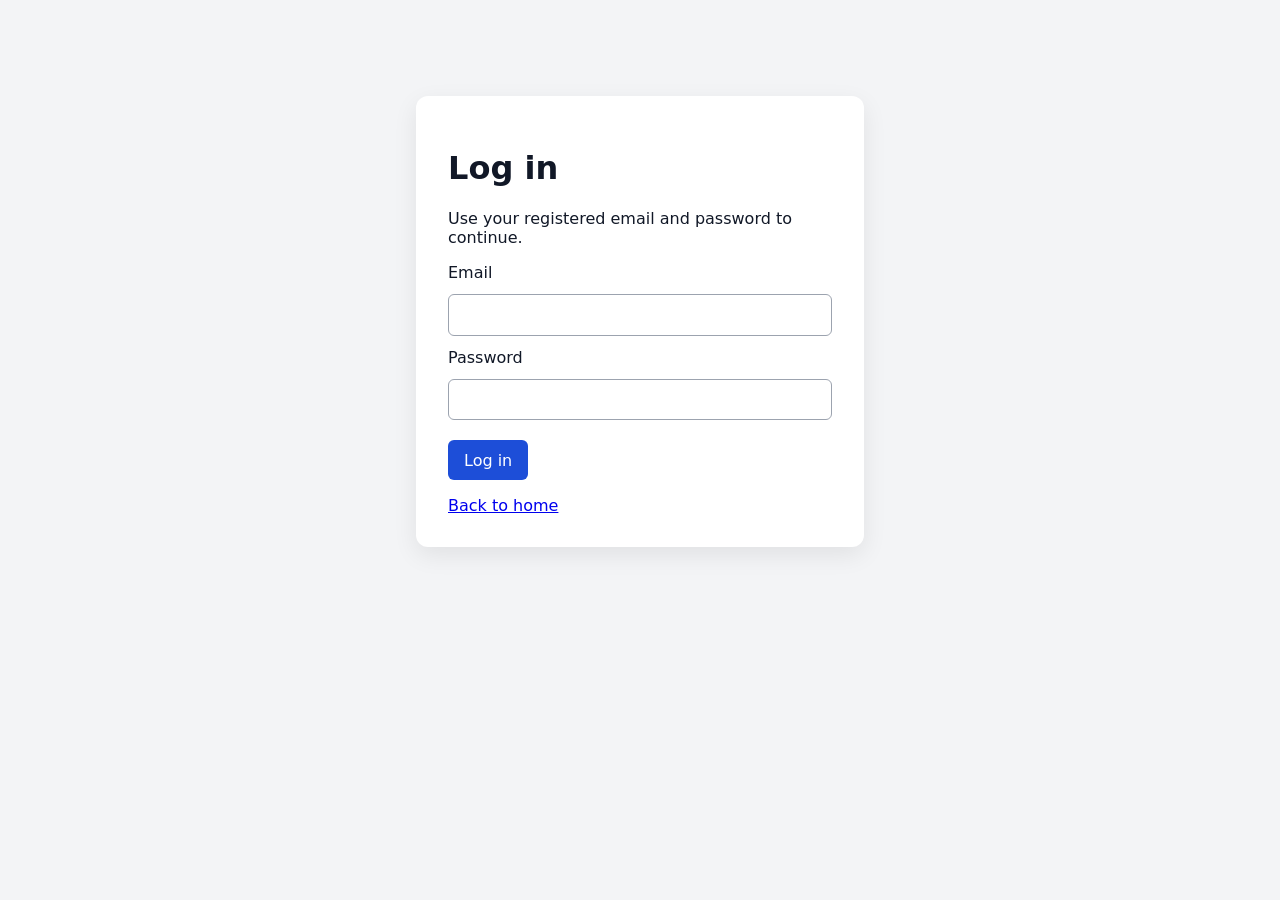
==== frontend/login.html @ 9ed399aa "authontication is added" ====
<!DOCTYPE html>
<html lang="en">
<head>
    <meta charset="UTF-8">
    <meta name="viewport" content="width=device-width, initial-scale=1.0">
    <title>Log in | IIIT Kota Exam Platform</title>
    <link rel="stylesheet" href="./css/index.css">
</head>
<body>
    <main class="auth-card">
        <h1>Log in</h1>
        <p>Use your registered email and password to continue.</p>
        <p id="login-error" class="message error" role="alert" hidden></p>

        <form action="../backend/login.php" method="post">
            <label for="email">Email</label>
            <input id="email" name="email" type="email" autocomplete="username" required>

            <label for="password">Password</label>
            <input id="password" name="password" type="password"
                   autocomplete="current-password" required>

            <button type="submit">Log in</button>
        </form>
        <a class="back-link" href="index.html">Back to home</a>
    </main>
    <script>
        const messages = {
            invalid: 'The email or password is incorrect.',
            unavailable: 'Login is temporarily unavailable. Please try again later.',
        };
        const error = new URLSearchParams(window.location.search).get('error');
        const errorMessage = document.getElementById('login-error');
        if (Object.hasOwn(messages, error)) {
            errorMessage.textContent = messages[error];
            errorMessage.hidden = false;
        }
    </script>
</body>
</html>
---- frontend/css/index.css ----
.welcome {
    max-width: 36rem;
    margin: 5rem auto;
    padding: 0 1rem;
    text-align: center;
}

.welcome-login {
    display: inline-block;
    margin-top: 0.75rem;
    padding: 0.65rem 1rem;
    border-radius: 0.375rem;
    background: #1d4ed8;
    color: white;
    text-decoration: none;
}

body {
    margin: 0;
    padding: 1rem;
    background: #f3f4f6;
    color: #111827;
    font-family: system-ui, sans-serif;
}

.auth-card,
.dashboard-card {
    box-sizing: border-box;
    max-width: 28rem;
    margin: 5rem auto;
    padding: 2rem;
    border-radius: 0.75rem;
    background: #fff;
    box-shadow: 0 0.5rem 1.5rem rgb(0 0 0 / 8%);
}

.auth-card form {
    display: grid;
    gap: 0.75rem;
}

.auth-card input {
    box-sizing: border-box;
    width: 100%;
    padding: 0.65rem;
    border: 1px solid #9ca3af;
    border-radius: 0.375rem;
    font: inherit;
}

button {
    width: fit-content;
    padding: 0.65rem 1rem;
    border: 0;
    border-radius: 0.375rem;
    background: #1d4ed8;
    color: #fff;
    cursor: pointer;
    font: inherit;
}

.auth-card button {
    margin-top: 0.5rem;
}

.back-link {
    display: inline-block;
    margin-top: 1rem;
}

.message.error {
    color: #b91c1c;
}

.eyebrow {
    color: #1d4ed8;
    font-weight: 700;
    text-transform: uppercase;
}
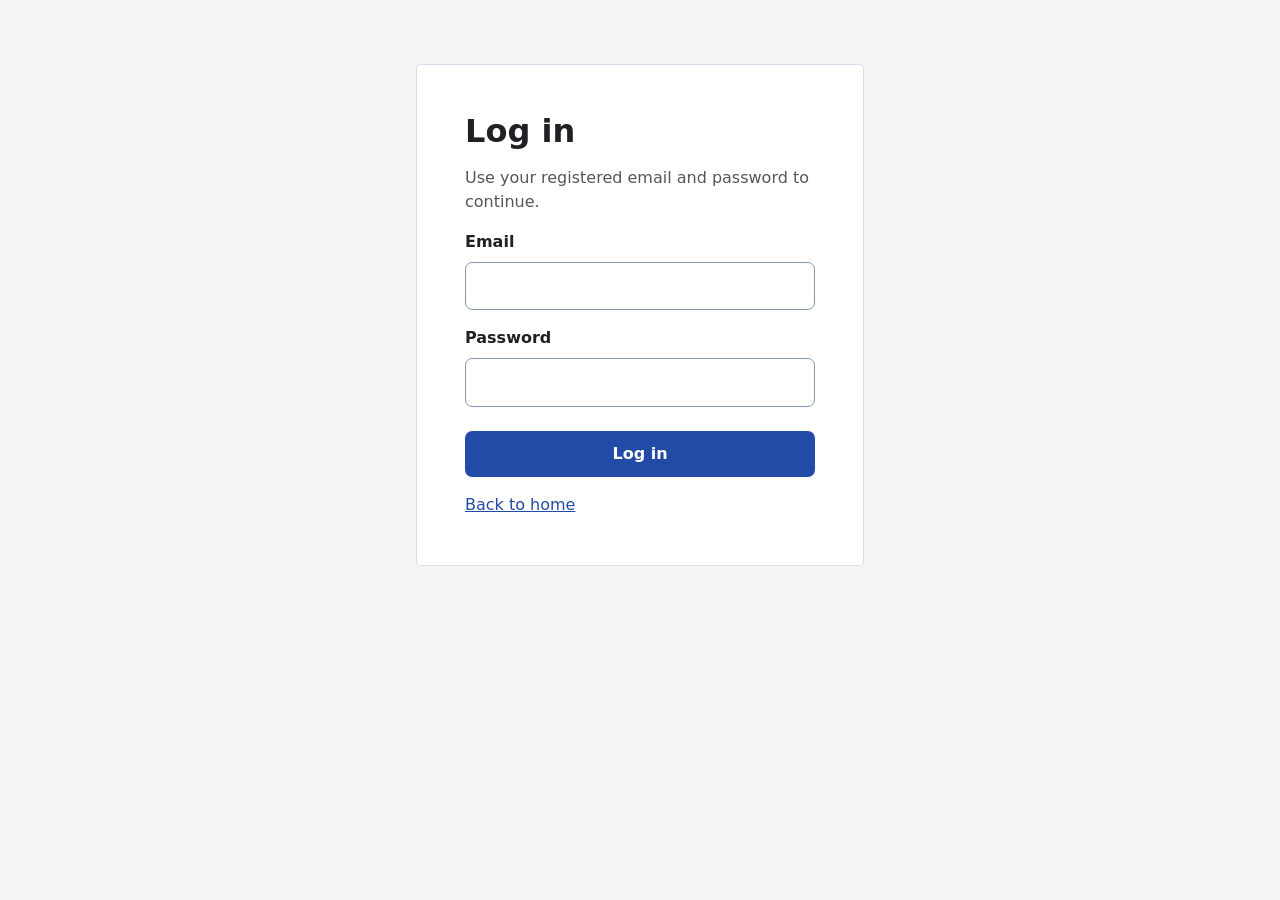
==== commit 4ddd1f33: "adding quiez schedular and checker" ====
--- a/frontend/login.html
+++ b/frontend/login.html
@@ -6,7 +6,7 @@
     <title>Log in | IIIT Kota Exam Platform</title>
     <link rel="stylesheet" href="./css/index.css">
 </head>
-<body>
+<body class="entry-page">
     <main class="auth-card">
         <h1>Log in</h1>
         <p>Use your registered email and password to continue.</p>
@@ -37,4 +37,4 @@
         }
     </script>
 </body>
-</html>+</html>
--- a/frontend/css/index.css
+++ b/frontend/css/index.css
@@ -1,79 +1,110 @@
-.welcome {
-    max-width: 36rem;
-    margin: 5rem auto;
-    padding: 0 1rem;
-    text-align: center;
+:root {
+    color-scheme: light;
+    --ink: #202124;
+    --muted: #53565a;
+    --accent: #214ba7;
 }
 
-.welcome-login {
-    display: inline-block;
-    margin-top: 0.75rem;
-    padding: 0.65rem 1rem;
-    border-radius: 0.375rem;
-    background: #1d4ed8;
-    color: white;
-    text-decoration: none;
+*, *::before, *::after {
+    box-sizing: border-box;
 }
 
 body {
     margin: 0;
-    padding: 1rem;
-    background: #f3f4f6;
-    color: #111827;
-    font-family: system-ui, sans-serif;
+    min-height: 100vh;
+    background: #f5f5f5;
+    color: var(--ink);
+    font: 1rem / 1.5 system-ui, sans-serif;
 }
 
-.auth-card,
-.dashboard-card {
-    box-sizing: border-box;
+h1, h2, h3 {
+    line-height: 1.15;
+}
+
+:focus-visible {
+    outline: 2px solid #4575df;
+    outline-offset: 3px;
+}
+
+.entry-page {
+    display: grid;
+    justify-items: center;
+    align-content: start;
+    padding: clamp(1rem, 6vw, 4rem) 1rem;
+}
+
+.welcome, .auth-card {
+    width: 100%;
     max-width: 28rem;
-    margin: 5rem auto;
-    padding: 2rem;
-    border-radius: 0.75rem;
-    background: #fff;
-    box-shadow: 0 0.5rem 1.5rem rgb(0 0 0 / 8%);
+    padding: clamp(1.5rem, 5vw, 3rem);
+    border: 1px solid #d6dfeb;
+    border-radius: 0.25rem;
+    background: white;
+}
+
+.welcome {
+    max-width: 40rem;
+}
+
+.entry-page h1 {
+    margin: 0;
+    font-size: clamp(1.5rem, 4vw, 2rem);
+}
+
+.entry-page p {
+    color: var(--muted);
+}
+
+.eyebrow {
+    font-size: 0.75rem;
+    font-weight: 700;
 }
 
 .auth-card form {
     display: grid;
-    gap: 0.75rem;
+    gap: 0.5rem;
+}
+
+.auth-card label {
+    font-weight: 600;
 }
 
 .auth-card input {
-    box-sizing: border-box;
     width: 100%;
-    padding: 0.65rem;
-    border: 1px solid #9ca3af;
-    border-radius: 0.375rem;
+    margin-bottom: 0.5rem;
+    padding: 0.7rem;
+    border: 1px solid #8597ad;
+    border-radius: 0.45rem;
     font: inherit;
 }
 
-button {
-    width: fit-content;
-    padding: 0.65rem 1rem;
+.welcome-login, .auth-card button {
+    display: inline-block;
+    margin-top: 0.5rem;
+    padding: 0.7rem 1.25rem;
     border: 0;
-    border-radius: 0.375rem;
-    background: #1d4ed8;
-    color: #fff;
+    border-radius: 0.45rem;
+    background: var(--accent);
+    color: white;
+    font: inherit;
+    font-weight: 650;
+    text-decoration: none;
     cursor: pointer;
-    font: inherit;
 }
 
-.auth-card button {
-    margin-top: 0.5rem;
+.welcome-login:hover, .auth-card button:hover {
+    background: #193b87;
 }
 
 .back-link {
     display: inline-block;
     margin-top: 1rem;
+    color: var(--accent);
 }
 
-.message.error {
-    color: #b91c1c;
+.entry-page .message.error {
+    padding: 0.65rem 0.8rem;
+    border-radius: 0.45rem;
+    background: #fff0f1;
+    color: #a01c26;
 }
-
-.eyebrow {
-    color: #1d4ed8;
-    font-weight: 700;
-    text-transform: uppercase;
-}
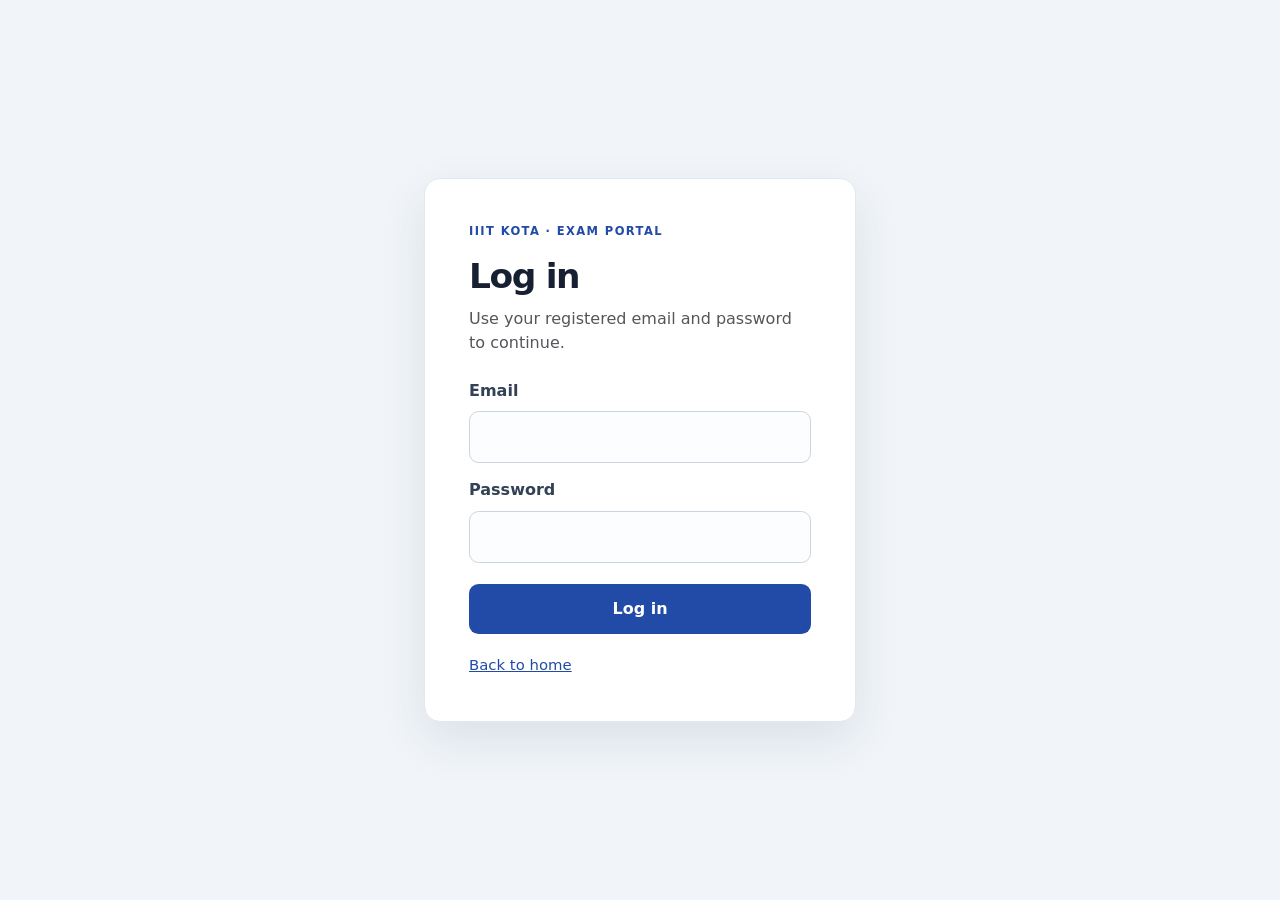
==== commit 2f6877d6: "ui improved" ====
--- a/frontend/login.html
+++ b/frontend/login.html
@@ -6,7 +6,7 @@
     <title>Log in | IIIT Kota Exam Platform</title>
     <link rel="stylesheet" href="./css/index.css">
 </head>
-<body class="entry-page">
+<body class="entry-page login-page">
     <main class="auth-card">
         <h1>Log in</h1>
         <p>Use your registered email and password to continue.</p>
@@ -25,16 +25,12 @@
         <a class="back-link" href="index.html">Back to home</a>
     </main>
     <script>
-        const messages = {
-            invalid: 'The email or password is incorrect.',
-            unavailable: 'Login is temporarily unavailable. Please try again later.',
-        };
         const error = new URLSearchParams(window.location.search).get('error');
         const errorMessage = document.getElementById('login-error');
-        if (Object.hasOwn(messages, error)) {
-            errorMessage.textContent = messages[error];
+        if (error == 'invalid') {
+            errorMessage.textContent = 'The email or password is incorrect.';
             errorMessage.hidden = false;
         }
     </script>
 </body>
-</html>
+</html>
--- a/frontend/css/index.css
+++ b/frontend/css/index.css
@@ -31,6 +31,18 @@
     justify-items: center;
     align-content: start;
     padding: clamp(1rem, 6vw, 4rem) 1rem;
+}
+
+.login-page {
+    min-height: 100vh;
+    align-content: center;
+    background: #f1f5f9;
+}
+
+.home-page {
+    min-height: 100vh;
+    align-content: center;
+    background: #f1f5f9;
 }
 
 .welcome, .auth-card {
@@ -46,13 +58,52 @@
     max-width: 40rem;
 }
 
+.home-page .welcome {
+    max-width: 44rem;
+    padding: clamp(2rem, 7vw, 4rem);
+    border-color: #e2e8f0;
+    border-radius: 1rem;
+    box-shadow: 0 18px 48px rgba(30, 50, 80, 0.1);
+}
+
+.home-page .welcome::before {
+    content: "IIIT KOTA  ·  EXAM PORTAL";
+    display: block;
+    margin-bottom: 1.1rem;
+    color: #214ba7;
+    font-size: 0.72rem;
+    font-weight: 750;
+    letter-spacing: 0.12em;
+}
+
 .entry-page h1 {
     margin: 0;
     font-size: clamp(1.5rem, 4vw, 2rem);
 }
 
+.home-page h1 {
+    color: #172033;
+    font-size: clamp(2rem, 6vw, 3rem);
+    letter-spacing: -0.045em;
+    line-height: 1.08;
+}
+
 .entry-page p {
     color: var(--muted);
+}
+
+.home-page .welcome p {
+    max-width: 34rem;
+    margin: 1rem 0 1.5rem;
+    color: #64748b;
+    font-size: clamp(1rem, 2.5vw, 1.1rem);
+}
+
+.home-page .welcome-login {
+    margin-top: 0;
+    padding: 0.8rem 1.5rem;
+    border-radius: 0.6rem;
+    font-weight: 700;
 }
 
 .eyebrow {
@@ -62,20 +113,36 @@
 
 .auth-card form {
     display: grid;
-    gap: 0.5rem;
+    gap: 0.55rem;
+    margin-top: 1.5rem;
 }
 
 .auth-card label {
     font-weight: 600;
+    color: #334155;
 }
 
 .auth-card input {
     width: 100%;
-    margin-bottom: 0.5rem;
-    padding: 0.7rem;
-    border: 1px solid #8597ad;
-    border-radius: 0.45rem;
+    margin-bottom: 0.4rem;
+    padding: 0.8rem 0.9rem;
+    border: 1px solid #cbd5e1;
+    border-radius: 0.6rem;
+    background: #fbfdff;
+    color: #172033;
     font: inherit;
+    transition: border-color 180ms ease, box-shadow 180ms ease, background 180ms ease;
+}
+
+.auth-card input:hover {
+    border-color: #94a3b8;
+}
+
+.auth-card input:focus {
+    outline: none;
+    border-color: #214ba7;
+    background: #fff;
+    box-shadow: 0 0 0 3px rgba(33, 75, 167, 0.14);
 }
 
 .welcome-login, .auth-card button {
@@ -96,10 +163,47 @@
     background: #193b87;
 }
 
+.login-page .auth-card {
+    max-width: 27rem;
+    padding: clamp(1.75rem, 6vw, 2.75rem);
+    border-color: #e2e8f0;
+    border-radius: 1rem;
+    box-shadow: 0 18px 48px rgba(30, 50, 80, 0.1);
+}
+
+.login-page .auth-card::before {
+    content: "IIIT KOTA  ·  EXAM PORTAL";
+    display: block;
+    margin-bottom: 1rem;
+    color: #214ba7;
+    font-size: 0.72rem;
+    font-weight: 750;
+    letter-spacing: 0.12em;
+}
+
+.login-page .auth-card h1 {
+    color: #172033;
+    font-size: clamp(1.8rem, 5vw, 2.15rem);
+    letter-spacing: -0.04em;
+}
+
+.login-page .auth-card > p:not(.message) {
+    margin: 0.65rem 0 0;
+}
+
+.login-page .auth-card form button {
+    width: 100%;
+    margin-top: 0.4rem;
+    padding: 0.8rem 1.25rem;
+    border-radius: 0.6rem;
+    font-weight: 700;
+}
+
 .back-link {
     display: inline-block;
-    margin-top: 1rem;
+    margin-top: 1.25rem;
     color: var(--accent);
+    font-size: 0.93rem;
 }
 
 .entry-page .message.error {
@@ -107,4 +211,4 @@
     border-radius: 0.45rem;
     background: #fff0f1;
     color: #a01c26;
-}
+}
